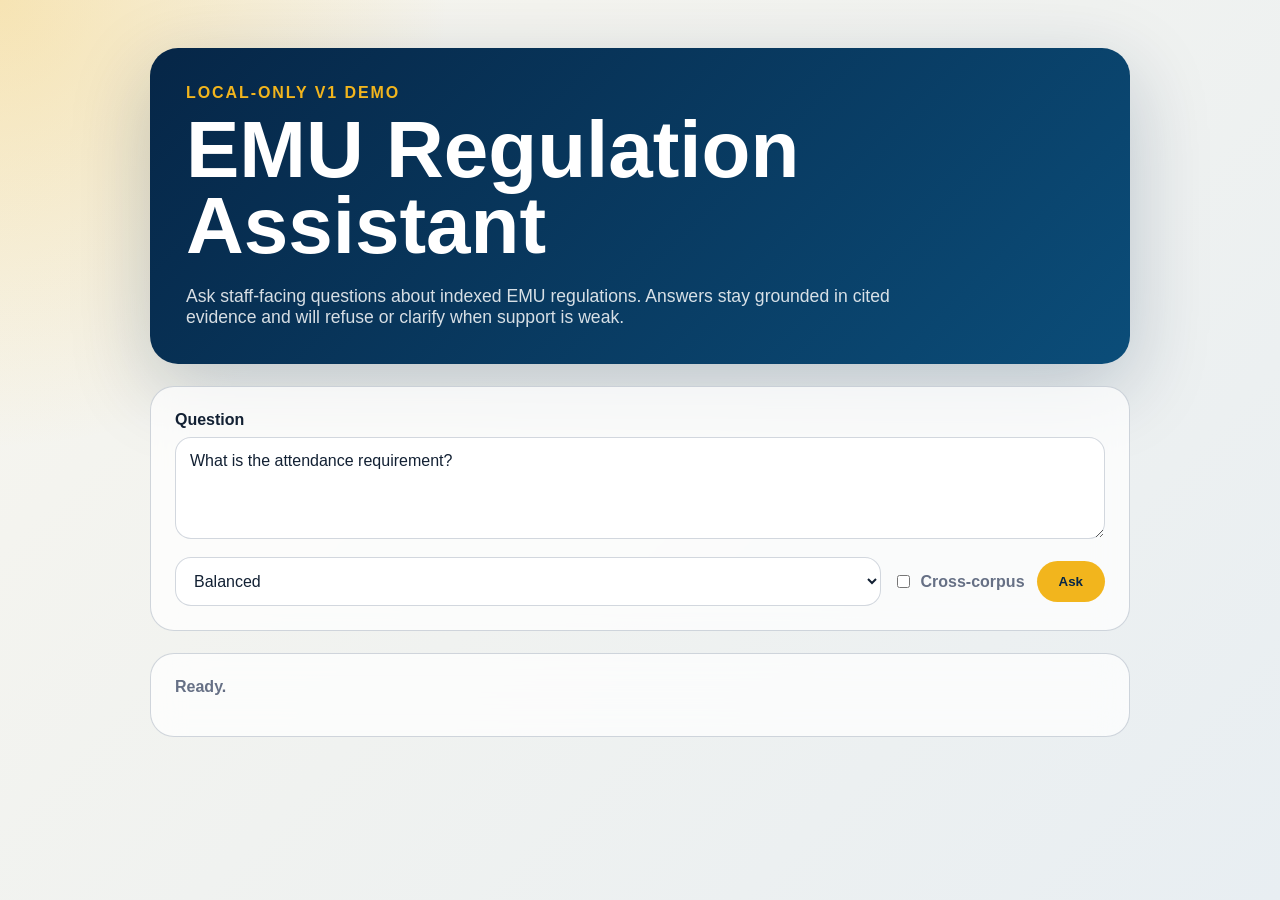
==== static/index.html @ 5c15023f "MVP Demo" ====
<!doctype html>
<html lang="en">
  <head>
    <meta charset="utf-8" />
    <meta name="viewport" content="width=device-width, initial-scale=1" />
    <title>EMU Regulation Assistant</title>
    <link rel="stylesheet" href="/static/style.css" />
  </head>
  <body>
    <main class="shell">
      <section class="hero">
        <p class="eyebrow">Local-only V1 demo</p>
        <h1>EMU Regulation Assistant</h1>
        <p class="lede">
          Ask staff-facing questions about indexed EMU regulations. Answers stay grounded in cited
          evidence and will refuse or clarify when support is weak.
        </p>
      </section>

      <section class="panel" aria-label="Ask a regulation question">
        <label for="question">Question</label>
        <textarea id="question" rows="4">What is the attendance requirement?</textarea>
        <div class="controls">
          <select id="mode" aria-label="Operating mode">
            <option value="cheap">Cheap</option>
            <option value="balanced" selected>Balanced</option>
            <option value="expensive">Expensive</option>
          </select>
          <label class="check"><input id="cross" type="checkbox" /> Cross-corpus</label>
          <button id="ask">Ask</button>
        </div>
      </section>

      <section class="result" aria-live="polite">
        <div id="status">Ready.</div>
        <pre id="answer"></pre>
        <div id="citations"></div>
      </section>
    </main>
    <script src="/static/app.js"></script>
  </body>
</html>
---- static/style.css ----
:root {
  --navy: #062647;
  --blue: #0b4d79;
  --gold: #f2b51d;
  --paper: #f8f6ee;
  --ink: #122033;
  --muted: #667085;
  --line: rgba(6, 38, 71, 0.18);
}

* {
  box-sizing: border-box;
}

body {
  margin: 0;
  min-height: 100vh;
  color: var(--ink);
  font-family: "Aptos", "Segoe UI", sans-serif;
  background:
    radial-gradient(circle at top left, rgba(242, 181, 29, 0.28), transparent 28rem),
    linear-gradient(135deg, var(--paper), #e8eef2);
}

.shell {
  width: min(980px, calc(100% - 32px));
  margin: 0 auto;
  padding: 48px 0;
}

.hero {
  padding: 36px;
  color: white;
  background: linear-gradient(135deg, var(--navy), var(--blue));
  border-radius: 28px;
  box-shadow: 0 24px 80px rgba(6, 38, 71, 0.22);
}

.eyebrow {
  margin: 0 0 10px;
  color: var(--gold);
  font-weight: 700;
  letter-spacing: 0.12em;
  text-transform: uppercase;
}

h1 {
  margin: 0;
  font-size: clamp(2.3rem, 7vw, 5rem);
  line-height: 0.95;
}

.lede {
  max-width: 720px;
  margin: 22px 0 0;
  color: rgba(255, 255, 255, 0.84);
  font-size: 1.1rem;
}

.panel,
.result {
  margin-top: 22px;
  padding: 24px;
  border: 1px solid var(--line);
  border-radius: 24px;
  background: rgba(255, 255, 255, 0.72);
  backdrop-filter: blur(16px);
}

label {
  display: block;
  margin-bottom: 8px;
  font-weight: 700;
}

textarea,
select {
  width: 100%;
  border: 1px solid var(--line);
  border-radius: 16px;
  padding: 14px;
  color: var(--ink);
  font: inherit;
  background: white;
}

.controls {
  display: grid;
  grid-template-columns: 1fr auto auto;
  gap: 12px;
  align-items: center;
  margin-top: 14px;
}

.check {
  display: flex;
  gap: 8px;
  align-items: center;
  margin: 0;
  color: var(--muted);
}

button {
  border: 0;
  border-radius: 999px;
  padding: 13px 22px;
  color: var(--navy);
  background: var(--gold);
  font-weight: 800;
  cursor: pointer;
}

#status {
  color: var(--muted);
  font-weight: 700;
}

pre {
  white-space: pre-wrap;
  font: inherit;
  line-height: 1.55;
}

.citation {
  margin-top: 10px;
  padding: 12px;
  border-left: 4px solid var(--gold);
  background: white;
  border-radius: 12px;
  overflow-wrap: anywhere;
}

@media (max-width: 700px) {
  .controls {
    grid-template-columns: 1fr;
  }
}
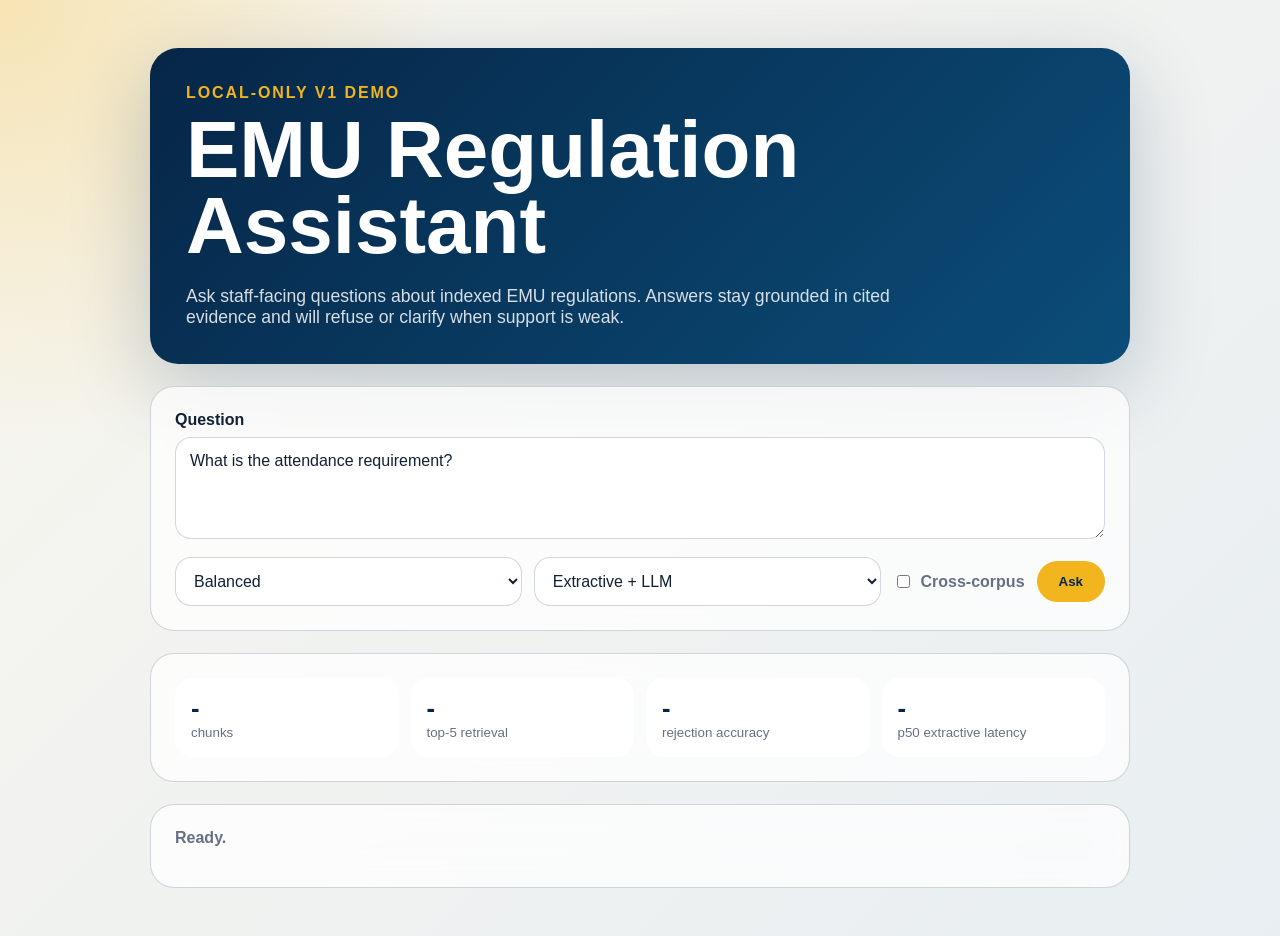
==== commit 1a7a0493: "Add live demo crawl metrics and docs" ====
--- a/static/index.html
+++ b/static/index.html
@@ -26,14 +26,27 @@
             <option value="balanced" selected>Balanced</option>
             <option value="expensive">Expensive</option>
           </select>
+          <select id="answer-style" aria-label="Answer style">
+            <option value="both" selected>Extractive + LLM</option>
+            <option value="extractive">Extractive only</option>
+            <option value="generated">LLM answer</option>
+          </select>
           <label class="check"><input id="cross" type="checkbox" /> Cross-corpus</label>
           <button id="ask">Ask</button>
         </div>
       </section>
 
+      <section class="metrics" aria-label="Demo metrics">
+        <article><span id="corpus-count">-</span><small>chunks</small></article>
+        <article><span id="top5">-</span><small>top-5 retrieval</small></article>
+        <article><span id="reject">-</span><small>rejection accuracy</small></article>
+        <article><span id="latency">-</span><small>p50 extractive latency</small></article>
+      </section>
+
       <section class="result" aria-live="polite">
         <div id="status">Ready.</div>
         <pre id="answer"></pre>
+        <pre id="generated"></pre>
         <div id="citations"></div>
       </section>
     </main>
--- a/static/style.css
+++ b/static/style.css
@@ -58,6 +58,7 @@
 }
 
 .panel,
+.metrics,
 .result {
   margin-top: 22px;
   padding: 24px;
@@ -86,7 +87,7 @@
 
 .controls {
   display: grid;
-  grid-template-columns: 1fr auto auto;
+  grid-template-columns: 1fr 1fr auto auto;
   gap: 12px;
   align-items: center;
   margin-top: 14px;
@@ -115,6 +116,29 @@
   font-weight: 700;
 }
 
+.metrics {
+  display: grid;
+  grid-template-columns: repeat(4, 1fr);
+  gap: 12px;
+}
+
+.metrics article {
+  padding: 16px;
+  border-radius: 18px;
+  background: white;
+}
+
+.metrics span {
+  display: block;
+  color: var(--navy);
+  font-size: 1.6rem;
+  font-weight: 900;
+}
+
+.metrics small {
+  color: var(--muted);
+}
+
 pre {
   white-space: pre-wrap;
   font: inherit;
@@ -131,7 +155,8 @@
 }
 
 @media (max-width: 700px) {
-  .controls {
+  .controls,
+  .metrics {
     grid-template-columns: 1fr;
   }
 }
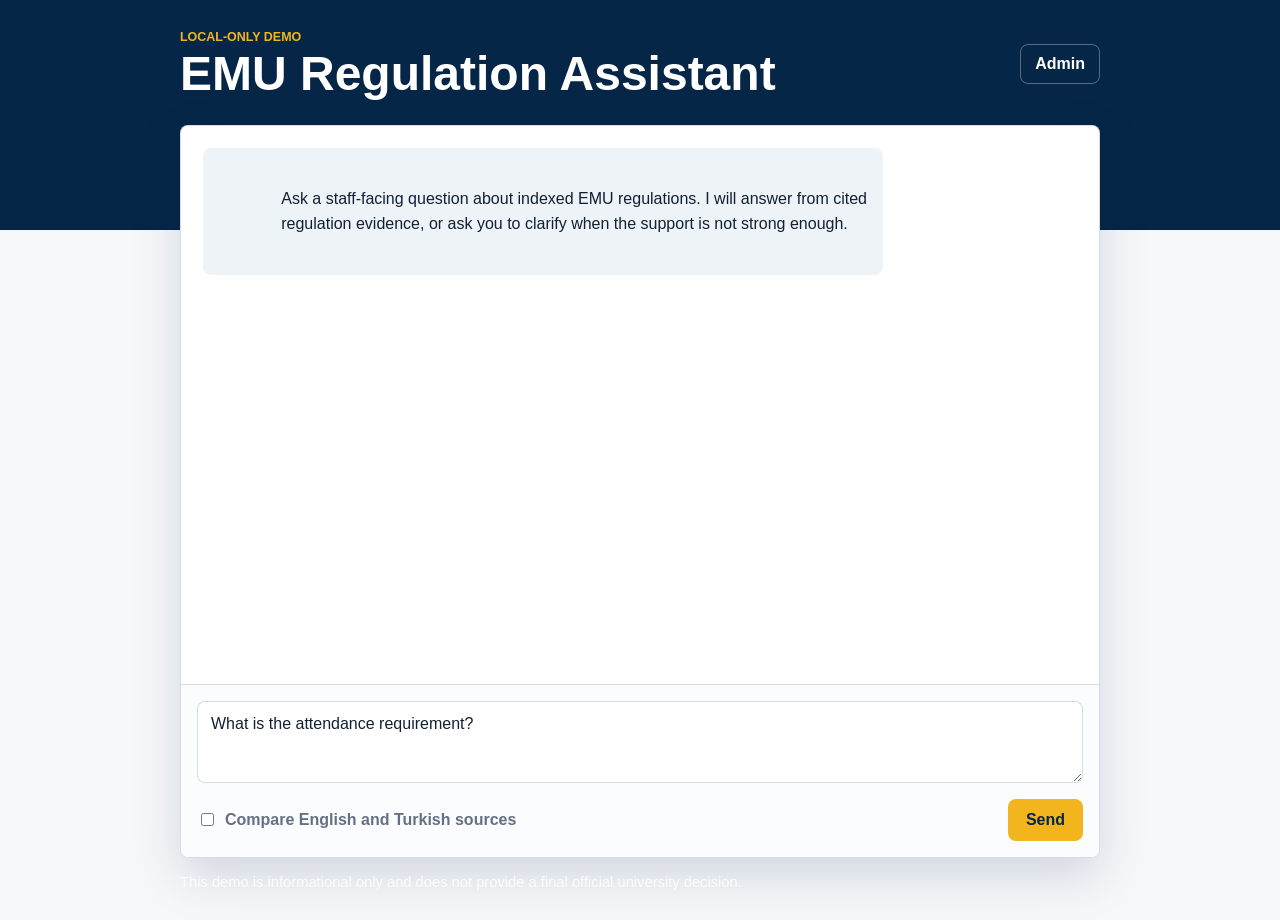
==== commit 7cdf69f8: "Update EMUAdvisor project state docs" ====
--- a/static/index.html
+++ b/static/index.html
@@ -6,49 +6,43 @@
     <title>EMU Regulation Assistant</title>
     <link rel="stylesheet" href="/static/style.css" />
   </head>
-  <body>
-    <main class="shell">
-      <section class="hero">
-        <p class="eyebrow">Local-only V1 demo</p>
-        <h1>EMU Regulation Assistant</h1>
-        <p class="lede">
-          Ask staff-facing questions about indexed EMU regulations. Answers stay grounded in cited
-          evidence and will refuse or clarify when support is weak.
-        </p>
+  <body class="public-view">
+    <main class="chat-shell">
+      <header class="chat-header">
+        <div>
+          <p class="eyebrow">Local-only demo</p>
+          <h1>EMU Regulation Assistant</h1>
+        </div>
+        <a class="admin-link" href="/admin">Admin</a>
+      </header>
+
+      <section class="chat-card" aria-label="Regulation chat">
+        <div id="messages" class="messages" aria-live="polite">
+          <article class="message assistant">
+            <p>
+              Ask a staff-facing question about indexed EMU regulations. I will answer from cited
+              regulation evidence, or ask you to clarify when the support is not strong enough.
+            </p>
+          </article>
+        </div>
+
+        <form id="chat-form" class="composer">
+          <label class="sr-only" for="question">Question</label>
+          <textarea
+            id="question"
+            rows="3"
+            placeholder="Ask about an EMU regulation..."
+          >What is the attendance requirement?</textarea>
+          <div class="composer-actions">
+            <label class="check"><input id="cross" type="checkbox" /> Compare English and Turkish sources</label>
+            <button id="ask" type="submit">Send</button>
+          </div>
+        </form>
       </section>
 
-      <section class="panel" aria-label="Ask a regulation question">
-        <label for="question">Question</label>
-        <textarea id="question" rows="4">What is the attendance requirement?</textarea>
-        <div class="controls">
-          <select id="mode" aria-label="Operating mode">
-            <option value="cheap">Cheap</option>
-            <option value="balanced" selected>Balanced</option>
-            <option value="expensive">Expensive</option>
-          </select>
-          <select id="answer-style" aria-label="Answer style">
-            <option value="both" selected>Extractive + LLM</option>
-            <option value="extractive">Extractive only</option>
-            <option value="generated">LLM answer</option>
-          </select>
-          <label class="check"><input id="cross" type="checkbox" /> Cross-corpus</label>
-          <button id="ask">Ask</button>
-        </div>
-      </section>
-
-      <section class="metrics" aria-label="Demo metrics">
-        <article><span id="corpus-count">-</span><small>chunks</small></article>
-        <article><span id="top5">-</span><small>top-5 retrieval</small></article>
-        <article><span id="reject">-</span><small>rejection accuracy</small></article>
-        <article><span id="latency">-</span><small>p50 extractive latency</small></article>
-      </section>
-
-      <section class="result" aria-live="polite">
-        <div id="status">Ready.</div>
-        <pre id="answer"></pre>
-        <pre id="generated"></pre>
-        <div id="citations"></div>
-      </section>
+      <p class="disclaimer">
+        This demo is informational only and does not provide a final official university decision.
+      </p>
     </main>
     <script src="/static/app.js"></script>
   </body>
--- a/static/style.css
+++ b/static/style.css
@@ -2,10 +2,12 @@
   --navy: #062647;
   --blue: #0b4d79;
   --gold: #f2b51d;
-  --paper: #f8f6ee;
+  --paper: #f7f8fb;
+  --surface: #ffffff;
   --ink: #122033;
   --muted: #667085;
-  --line: rgba(6, 38, 71, 0.18);
+  --line: rgba(6, 38, 71, 0.16);
+  --soft: #eef3f7;
 }
 
 * {
@@ -17,72 +19,224 @@
   min-height: 100vh;
   color: var(--ink);
   font-family: "Aptos", "Segoe UI", sans-serif;
-  background:
-    radial-gradient(circle at top left, rgba(242, 181, 29, 0.28), transparent 28rem),
-    linear-gradient(135deg, var(--paper), #e8eef2);
-}
-
-.shell {
-  width: min(980px, calc(100% - 32px));
+  background: var(--paper);
+}
+
+button,
+textarea,
+select {
+  font: inherit;
+}
+
+button {
+  border: 0;
+  border-radius: 8px;
+  padding: 12px 18px;
+  color: var(--navy);
+  background: var(--gold);
+  font-weight: 800;
+  cursor: pointer;
+}
+
+button:disabled {
+  cursor: wait;
+  opacity: 0.65;
+}
+
+textarea,
+select {
+  width: 100%;
+  border: 1px solid var(--line);
+  border-radius: 8px;
+  padding: 13px;
+  color: var(--ink);
+  background: white;
+}
+
+a {
+  color: inherit;
+}
+
+.eyebrow {
+  margin: 0 0 6px;
+  color: var(--gold);
+  font-size: 0.78rem;
+  font-weight: 800;
+  letter-spacing: 0;
+  text-transform: uppercase;
+}
+
+.admin-link {
+  display: inline-flex;
+  align-items: center;
+  min-height: 40px;
+  padding: 0 14px;
+  border: 1px solid rgba(255, 255, 255, 0.32);
+  border-radius: 8px;
+  color: white;
+  text-decoration: none;
+  font-weight: 700;
+}
+
+.public-view {
+  background: linear-gradient(180deg, var(--navy) 0, var(--navy) 230px, var(--paper) 230px);
+}
+
+.chat-shell {
+  width: min(920px, calc(100% - 28px));
   margin: 0 auto;
-  padding: 48px 0;
-}
-
-.hero {
-  padding: 36px;
+  padding: 30px 0;
+}
+
+.chat-header,
+.admin-header {
+  display: flex;
+  justify-content: space-between;
+  gap: 18px;
+  align-items: center;
   color: white;
-  background: linear-gradient(135deg, var(--navy), var(--blue));
-  border-radius: 28px;
-  box-shadow: 0 24px 80px rgba(6, 38, 71, 0.22);
-}
-
-.eyebrow {
-  margin: 0 0 10px;
-  color: var(--gold);
+}
+
+.chat-header h1,
+.admin-header h1 {
+  margin: 0;
+  font-size: clamp(1.8rem, 4vw, 3rem);
+  line-height: 1.02;
+  letter-spacing: 0;
+}
+
+.chat-card {
+  display: grid;
+  grid-template-rows: minmax(360px, 62vh) auto;
+  margin-top: 26px;
+  border: 1px solid var(--line);
+  border-radius: 8px;
+  background: var(--surface);
+  box-shadow: 0 18px 50px rgba(6, 38, 71, 0.16);
+  overflow: hidden;
+}
+
+.messages {
+  display: flex;
+  flex-direction: column;
+  gap: 14px;
+  padding: 22px;
+  overflow: auto;
+}
+
+.message {
+  max-width: min(760px, 92%);
+  padding: 14px 16px;
+  border-radius: 8px;
+  line-height: 1.55;
+}
+
+.message p {
+  margin: 0;
+  white-space: pre-wrap;
+}
+
+.message.user {
+  align-self: flex-end;
+  color: white;
+  background: var(--blue);
+}
+
+.message.assistant {
+  align-self: flex-start;
+  background: var(--soft);
+}
+
+.answer-state {
+  margin-bottom: 8px;
+  color: var(--muted);
+  font-size: 0.84rem;
+  font-weight: 800;
+  text-transform: uppercase;
+}
+
+.composer {
+  border-top: 1px solid var(--line);
+  padding: 16px;
+  background: #fbfcfd;
+}
+
+.composer-actions {
+  display: flex;
+  justify-content: space-between;
+  gap: 14px;
+  align-items: center;
+  margin-top: 12px;
+}
+
+.check {
+  display: flex;
+  gap: 8px;
+  align-items: center;
+  margin: 0;
+  color: var(--muted);
   font-weight: 700;
-  letter-spacing: 0.12em;
-  text-transform: uppercase;
-}
-
-h1 {
-  margin: 0;
-  font-size: clamp(2.3rem, 7vw, 5rem);
-  line-height: 0.95;
-}
-
-.lede {
-  max-width: 720px;
-  margin: 22px 0 0;
+}
+
+.public-citations,
+.mini-groups {
+  margin-top: 14px;
+}
+
+.public-citations ol {
+  margin: 8px 0 0 20px;
+  padding: 0;
+}
+
+.mini-group {
+  margin-top: 10px;
+  padding: 10px;
+  border: 1px solid var(--line);
+  border-radius: 8px;
+  background: white;
+}
+
+.mini-group p {
+  margin-top: 4px;
+}
+
+.disclaimer {
+  margin: 16px 0 0;
   color: rgba(255, 255, 255, 0.84);
-  font-size: 1.1rem;
+  font-size: 0.92rem;
+}
+
+.admin-view {
+  background: linear-gradient(180deg, var(--navy) 0, var(--navy) 180px, var(--paper) 180px);
+}
+
+.admin-shell {
+  width: min(1120px, calc(100% - 28px));
+  margin: 0 auto;
+  padding: 30px 0 44px;
 }
 
 .panel,
 .metrics,
 .result {
-  margin-top: 22px;
-  padding: 24px;
-  border: 1px solid var(--line);
-  border-radius: 24px;
-  background: rgba(255, 255, 255, 0.72);
-  backdrop-filter: blur(16px);
-}
-
-label {
+  margin-top: 18px;
+  padding: 20px;
+  border: 1px solid var(--line);
+  border-radius: 8px;
+  background: rgba(255, 255, 255, 0.96);
+  box-shadow: 0 8px 30px rgba(6, 38, 71, 0.08);
+}
+
+.panel h2 {
+  margin: 0 0 14px;
+  color: var(--navy);
+  font-size: 1.08rem;
+}
+
+.panel label {
   display: block;
   margin-bottom: 8px;
-  font-weight: 700;
-}
-
-textarea,
-select {
-  width: 100%;
-  border: 1px solid var(--line);
-  border-radius: 16px;
-  padding: 14px;
-  color: var(--ink);
-  font: inherit;
-  background: white;
+  font-weight: 800;
 }
 
 .controls {
@@ -93,54 +247,102 @@
   margin-top: 14px;
 }
 
-.check {
-  display: flex;
-  gap: 8px;
-  align-items: center;
-  margin: 0;
+.metrics {
+  display: grid;
+  grid-template-columns: repeat(5, 1fr);
+  gap: 12px;
+}
+
+.metrics article,
+.mode-card {
+  padding: 14px;
+  border: 1px solid var(--line);
+  border-radius: 8px;
+  background: white;
+}
+
+.metrics span {
+  display: block;
+  color: var(--navy);
+  font-size: 1.45rem;
+  font-weight: 900;
+}
+
+.metrics span.warn {
+  color: #a15c00;
+}
+
+.metrics small,
+.detail-list dt,
+.mode-card dt {
   color: var(--muted);
 }
 
-button {
-  border: 0;
-  border-radius: 999px;
-  padding: 13px 22px;
-  color: var(--navy);
-  background: var(--gold);
-  font-weight: 800;
-  cursor: pointer;
+.admin-grid {
+  display: grid;
+  grid-template-columns: 0.9fr 1.1fr;
+  gap: 18px;
+}
+
+.detail-list,
+.mode-card dl {
+  display: grid;
+  gap: 10px;
+  margin: 0;
+}
+
+.detail-list div {
+  display: grid;
+  grid-template-columns: 140px 1fr;
+  gap: 10px;
+}
+
+.mode-card dl div {
+  display: grid;
+  grid-template-columns: minmax(72px, 1fr) auto;
+  gap: 10px;
+  align-items: baseline;
+}
+
+.detail-list dt,
+.mode-card dt {
+  text-transform: capitalize;
+}
+
+.detail-list dd,
+.mode-card dd {
+  margin: 0;
+  overflow-wrap: anywhere;
+  font-weight: 700;
+}
+
+.mode-list {
+  display: grid;
+  grid-template-columns: repeat(3, 1fr);
+  gap: 12px;
+}
+
+.mode-card h3 {
+  margin: 0 0 6px;
+  color: var(--navy);
+  text-transform: capitalize;
+}
+
+.mode-card p {
+  min-height: 42px;
+  margin: 0 0 12px;
+  color: var(--muted);
+  line-height: 1.35;
 }
 
 #status {
   color: var(--muted);
-  font-weight: 700;
-}
-
-.metrics {
-  display: grid;
-  grid-template-columns: repeat(4, 1fr);
-  gap: 12px;
-}
-
-.metrics article {
-  padding: 16px;
-  border-radius: 18px;
-  background: white;
-}
-
-.metrics span {
-  display: block;
-  color: var(--navy);
-  font-size: 1.6rem;
-  font-weight: 900;
-}
-
-.metrics small {
-  color: var(--muted);
+  font-weight: 800;
 }
 
 pre {
   white-space: pre-wrap;
+  overflow-wrap: anywhere;
   font: inherit;
   line-height: 1.55;
 }
@@ -149,14 +351,83 @@
   margin-top: 10px;
   padding: 12px;
   border-left: 4px solid var(--gold);
+  border-radius: 8px;
   background: white;
-  border-radius: 12px;
   overflow-wrap: anywhere;
 }
 
-@media (max-width: 700px) {
+#evidence-groups {
+  display: grid;
+  gap: 10px;
+  margin-top: 14px;
+}
+
+.evidence-group {
+  padding: 14px;
+  border: 1px solid var(--line);
+  border-radius: 8px;
+  background: rgba(255, 255, 255, 0.9);
+}
+
+.evidence-group h3 {
+  margin: 0 0 6px;
+  color: var(--navy);
+  font-size: 1rem;
+}
+
+.evidence-group p {
+  margin: 0;
+  line-height: 1.45;
+}
+
+details {
+  margin-top: 16px;
+  border-top: 1px solid var(--line);
+  padding-top: 12px;
+}
+
+summary {
+  cursor: pointer;
+  color: var(--navy);
+  font-weight: 800;
+}
+
+.sr-only {
+  position: absolute;
+  width: 1px;
+  height: 1px;
+  padding: 0;
+  margin: -1px;
+  overflow: hidden;
+  clip: rect(0, 0, 0, 0);
+  white-space: nowrap;
+  border: 0;
+}
+
+@media (max-width: 900px) {
   .controls,
-  .metrics {
+  .metrics,
+  .admin-grid,
+  .mode-list {
     grid-template-columns: 1fr;
   }
-}
+
+  .composer-actions,
+  .chat-header,
+  .admin-header {
+    align-items: stretch;
+    flex-direction: column;
+  }
+
+  .admin-link {
+    align-self: flex-start;
+  }
+
+  .chat-card {
+    grid-template-rows: minmax(300px, 54vh) auto;
+  }
+
+  .message {
+    max-width: 100%;
+  }
+}
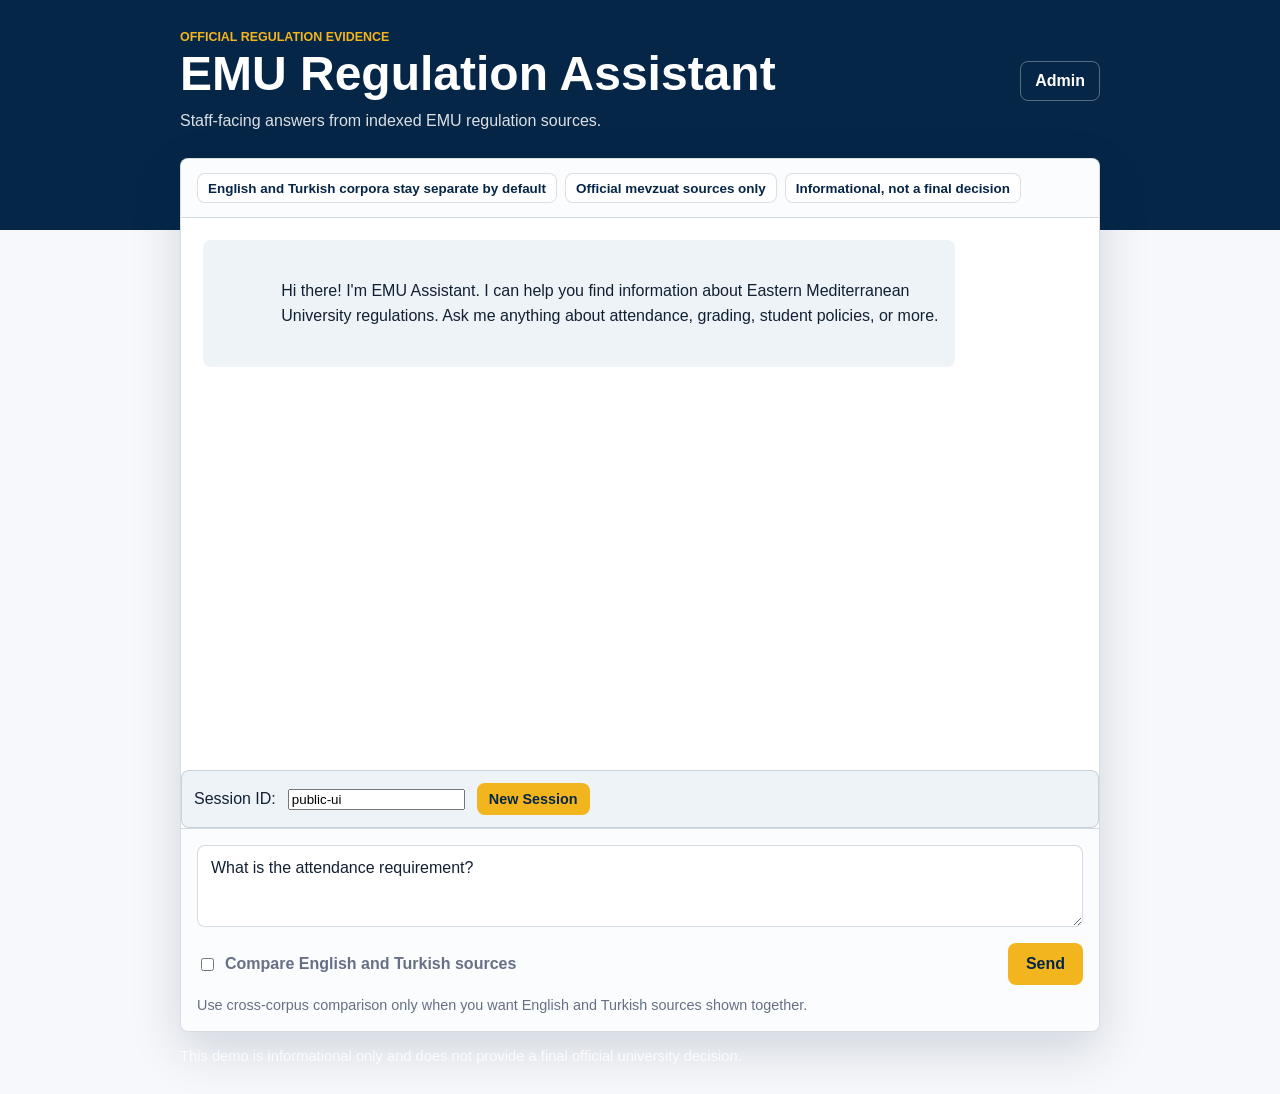
==== commit e804d51e: "New steps" ====
--- a/static/index.html
+++ b/static/index.html
@@ -10,23 +10,35 @@
     <main class="chat-shell">
       <header class="chat-header">
         <div>
-          <p class="eyebrow">Local-only demo</p>
+          <p class="eyebrow">Official regulation evidence</p>
           <h1>EMU Regulation Assistant</h1>
+          <p class="header-copy">Staff-facing answers from indexed EMU regulation sources.</p>
         </div>
         <a class="admin-link" href="/admin">Admin</a>
       </header>
 
       <section class="chat-card" aria-label="Regulation chat">
+        <div class="scope-strip" aria-label="Demo scope">
+          <span>English and Turkish corpora stay separate by default</span>
+          <span>Official mevzuat sources only</span>
+          <span>Informational, not a final decision</span>
+        </div>
         <div id="messages" class="messages" aria-live="polite">
           <article class="message assistant">
             <p>
-              Ask a staff-facing question about indexed EMU regulations. I will answer from cited
-              regulation evidence, or ask you to clarify when the support is not strong enough.
+              Hi there! I'm EMU Assistant. I can help you find information about Eastern Mediterranean
+              University regulations. Ask me anything about attendance, grading, student policies, or more.
             </p>
           </article>
         </div>
 
-        <form id="chat-form" class="composer">
+        <div class="session-controls">
+          <label for="session-id">Session ID:</label>
+          <input type="text" id="session-id" value="public-ui" readonly />
+          <button id="new-session-btn">New Session</button>
+        </div>
+
+        <form id="chat-form" class="composer" aria-describedby="composer-help">
           <label class="sr-only" for="question">Question</label>
           <textarea
             id="question"
@@ -37,6 +49,9 @@
             <label class="check"><input id="cross" type="checkbox" /> Compare English and Turkish sources</label>
             <button id="ask" type="submit">Send</button>
           </div>
+          <p id="composer-help" class="composer-help">
+            Use cross-corpus comparison only when you want English and Turkish sources shown together.
+          </p>
         </form>
       </section>
 
--- a/static/style.css
+++ b/static/style.css
@@ -28,6 +28,11 @@
   font: inherit;
 }
 
+:focus-visible {
+  outline: 3px solid rgba(242, 181, 29, 0.7);
+  outline-offset: 3px;
+}
+
 button {
   border: 0;
   border-radius: 8px;
@@ -105,15 +110,44 @@
   letter-spacing: 0;
 }
 
+.header-copy {
+  max-width: 58ch;
+  margin: 10px 0 0;
+  color: rgba(255, 255, 255, 0.86);
+  line-height: 1.45;
+}
+
 .chat-card {
   display: grid;
-  grid-template-rows: minmax(360px, 62vh) auto;
+  grid-template-rows: auto minmax(360px, 60vh) auto;
   margin-top: 26px;
   border: 1px solid var(--line);
   border-radius: 8px;
   background: var(--surface);
   box-shadow: 0 18px 50px rgba(6, 38, 71, 0.16);
   overflow: hidden;
+}
+
+.scope-strip {
+  display: flex;
+  flex-wrap: wrap;
+  gap: 8px;
+  padding: 14px 16px;
+  border-bottom: 1px solid var(--line);
+  background: #fbfcfd;
+}
+
+.scope-strip span {
+  display: inline-flex;
+  align-items: center;
+  min-height: 30px;
+  padding: 0 10px;
+  border: 1px solid rgba(6, 38, 71, 0.14);
+  border-radius: 8px;
+  color: var(--navy);
+  background: white;
+  font-size: 0.84rem;
+  font-weight: 800;
 }
 
 .messages {
@@ -147,12 +181,84 @@
   background: var(--soft);
 }
 
+.message.error,
+.message.state-refuse {
+  background: #fff3f1;
+}
+
+.message.state-clarify,
+.message.state-answer_uncertain {
+  background: #fff8e5;
+}
+
+.message.state-show_conflict {
+  background: #f2f0ff;
+}
+
+/* Typing indicator for streaming responses */
+.message.typing .typing-text {
+  display: inline;
+}
+
+.message.typing .typing-indicator,
+.message.streaming .typing-indicator {
+  display: inline-flex;
+  gap: 4px;
+  margin-left: 8px;
+  vertical-align: middle;
+}
+
+.message.typing .typing-indicator span,
+.message.streaming .typing-indicator span {
+  width: 6px;
+  height: 6px;
+  border-radius: 50%;
+  background: var(--muted);
+  animation: bounce 1.2s infinite ease-in-out;
+}
+
+.message.typing .typing-indicator span:nth-child(1),
+.message.streaming .typing-indicator span:nth-child(1) {
+  animation-delay: -0.24s;
+}
+
+.message.typing .typing-indicator span:nth-child(2),
+.message.streaming .typing-indicator span:nth-child(2) {
+  animation-delay: -0.12s;
+}
+
+.message.typing .typing-indicator span:nth-child(3),
+.message.streaming .typing-indicator span:nth-child(3) {
+  animation-delay: 0s;
+}
+
+@keyframes bounce {
+  0%, 80%, 100% {
+    transform: translateY(0);
+  }
+  40% {
+    transform: translateY(-4px);
+  }
+}
+
 .answer-state {
+  display: flex;
+  flex-wrap: wrap;
+  gap: 8px;
+  align-items: center;
   margin-bottom: 8px;
-  color: var(--muted);
+  color: var(--navy);
   font-size: 0.84rem;
   font-weight: 800;
   text-transform: uppercase;
+}
+
+.answer-state span {
+  padding: 2px 8px;
+  border: 1px solid var(--line);
+  border-radius: 8px;
+  color: var(--muted);
+  background: white;
 }
 
 .composer {
@@ -169,6 +275,13 @@
   margin-top: 12px;
 }
 
+.composer-help {
+  margin: 10px 0 0;
+  color: var(--muted);
+  font-size: 0.9rem;
+  line-height: 1.4;
+}
+
 .check {
   display: flex;
   gap: 8px;
@@ -186,6 +299,17 @@
 .public-citations ol {
   margin: 8px 0 0 20px;
   padding: 0;
+}
+
+.public-citations li {
+  margin-top: 6px;
+}
+
+.public-citations span {
+  display: block;
+  margin-top: 2px;
+  color: var(--muted);
+  font-size: 0.86rem;
 }
 
 .mini-group {
@@ -249,7 +373,7 @@
 
 .metrics {
   display: grid;
-  grid-template-columns: repeat(5, 1fr);
+  grid-template-columns: repeat(6, minmax(0, 1fr));
   gap: 12px;
 }
 
@@ -404,6 +528,31 @@
   border: 0;
 }
 
+.session-controls {
+  display: flex;
+  gap: 12px;
+  align-items: center;
+  margin-top: 12px;
+  padding: 12px;
+  border: 1px solid var(--line);
+  border-radius: 8px;
+  background: var(--soft);
+}
+
+.session-controls button {
+  padding: 8px 12px;
+  font-size: 0.9rem;
+  font-weight: 700;
+}
+
+.session-controls .session-info {
+  flex: 1;
+  margin: 0;
+  color: var(--muted);
+  font-size: 0.9rem;
+  font-weight: 400;
+}
+
 @media (max-width: 900px) {
   .controls,
   .metrics,
@@ -424,10 +573,14 @@
   }
 
   .chat-card {
-    grid-template-rows: minmax(300px, 54vh) auto;
+    grid-template-rows: auto minmax(300px, 52vh) auto;
   }
 
   .message {
     max-width: 100%;
   }
-}
+
+  button {
+    min-height: 46px;
+  }
+}
